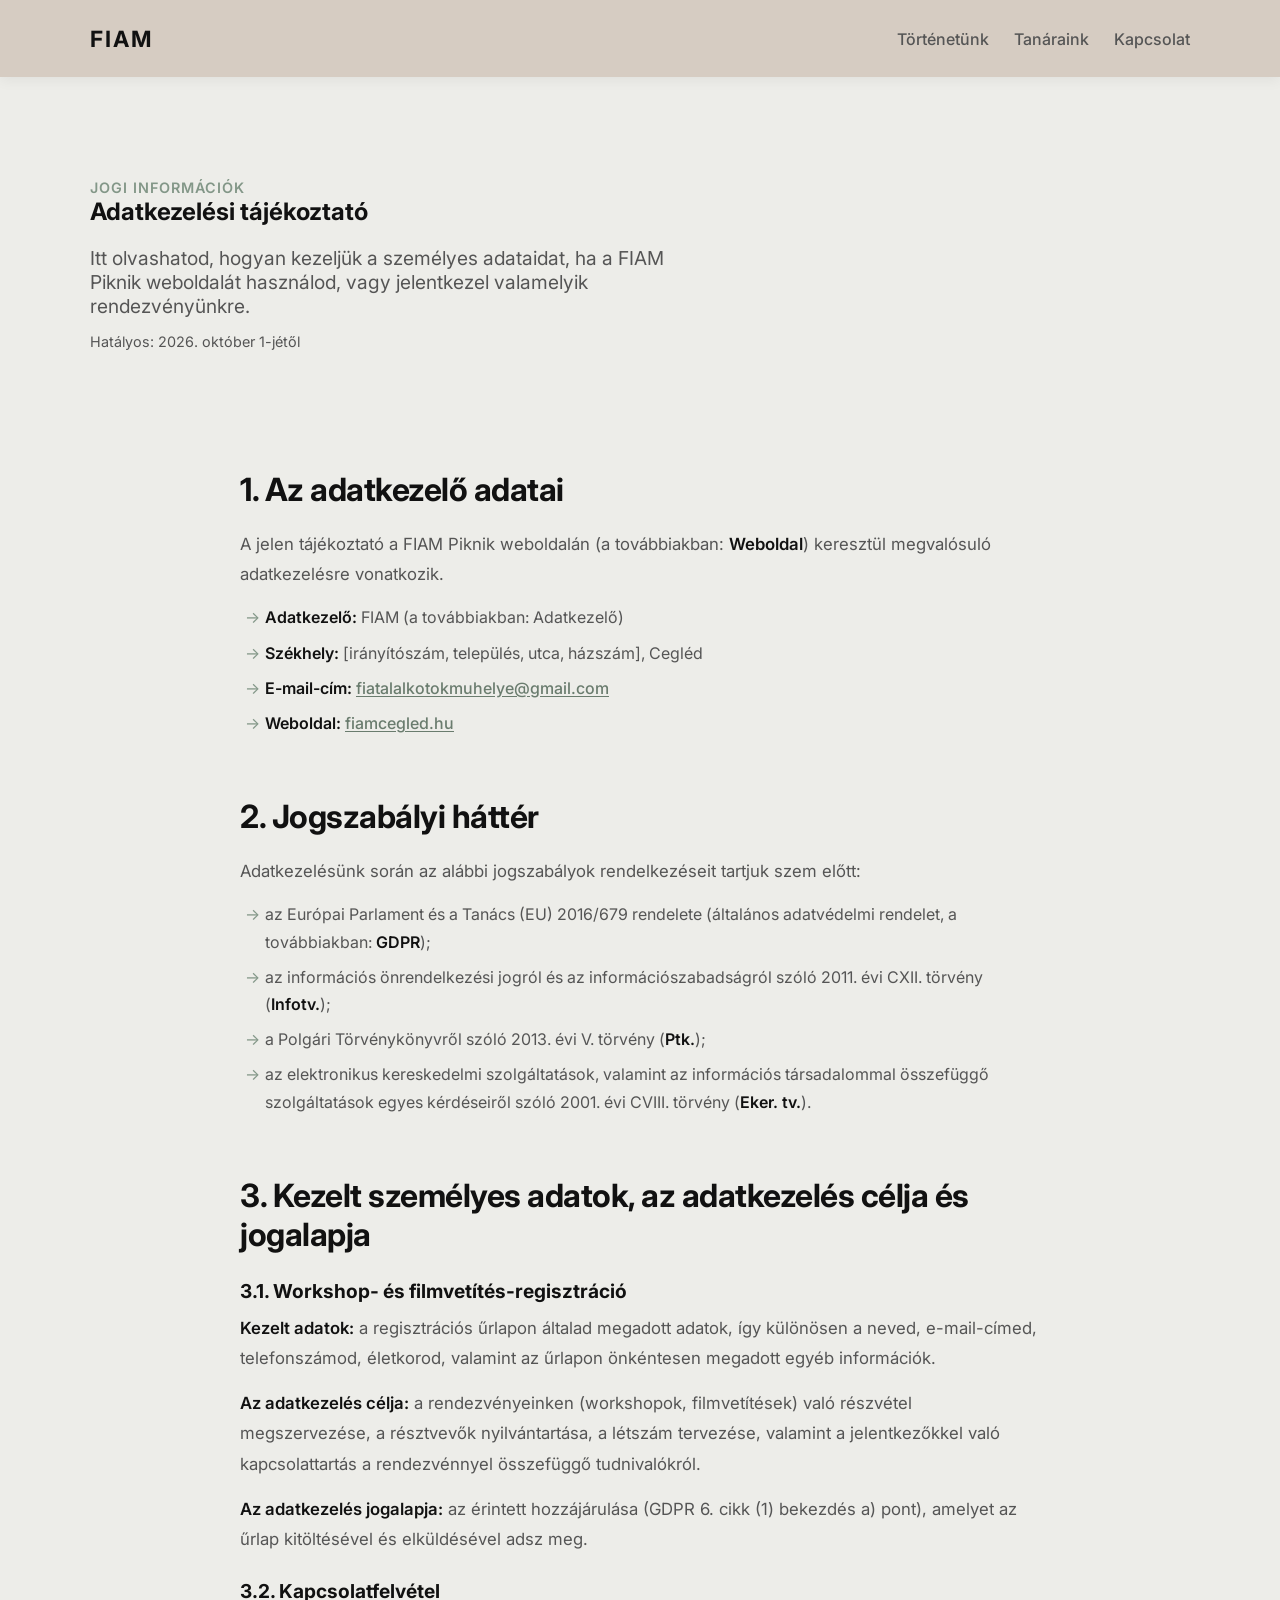
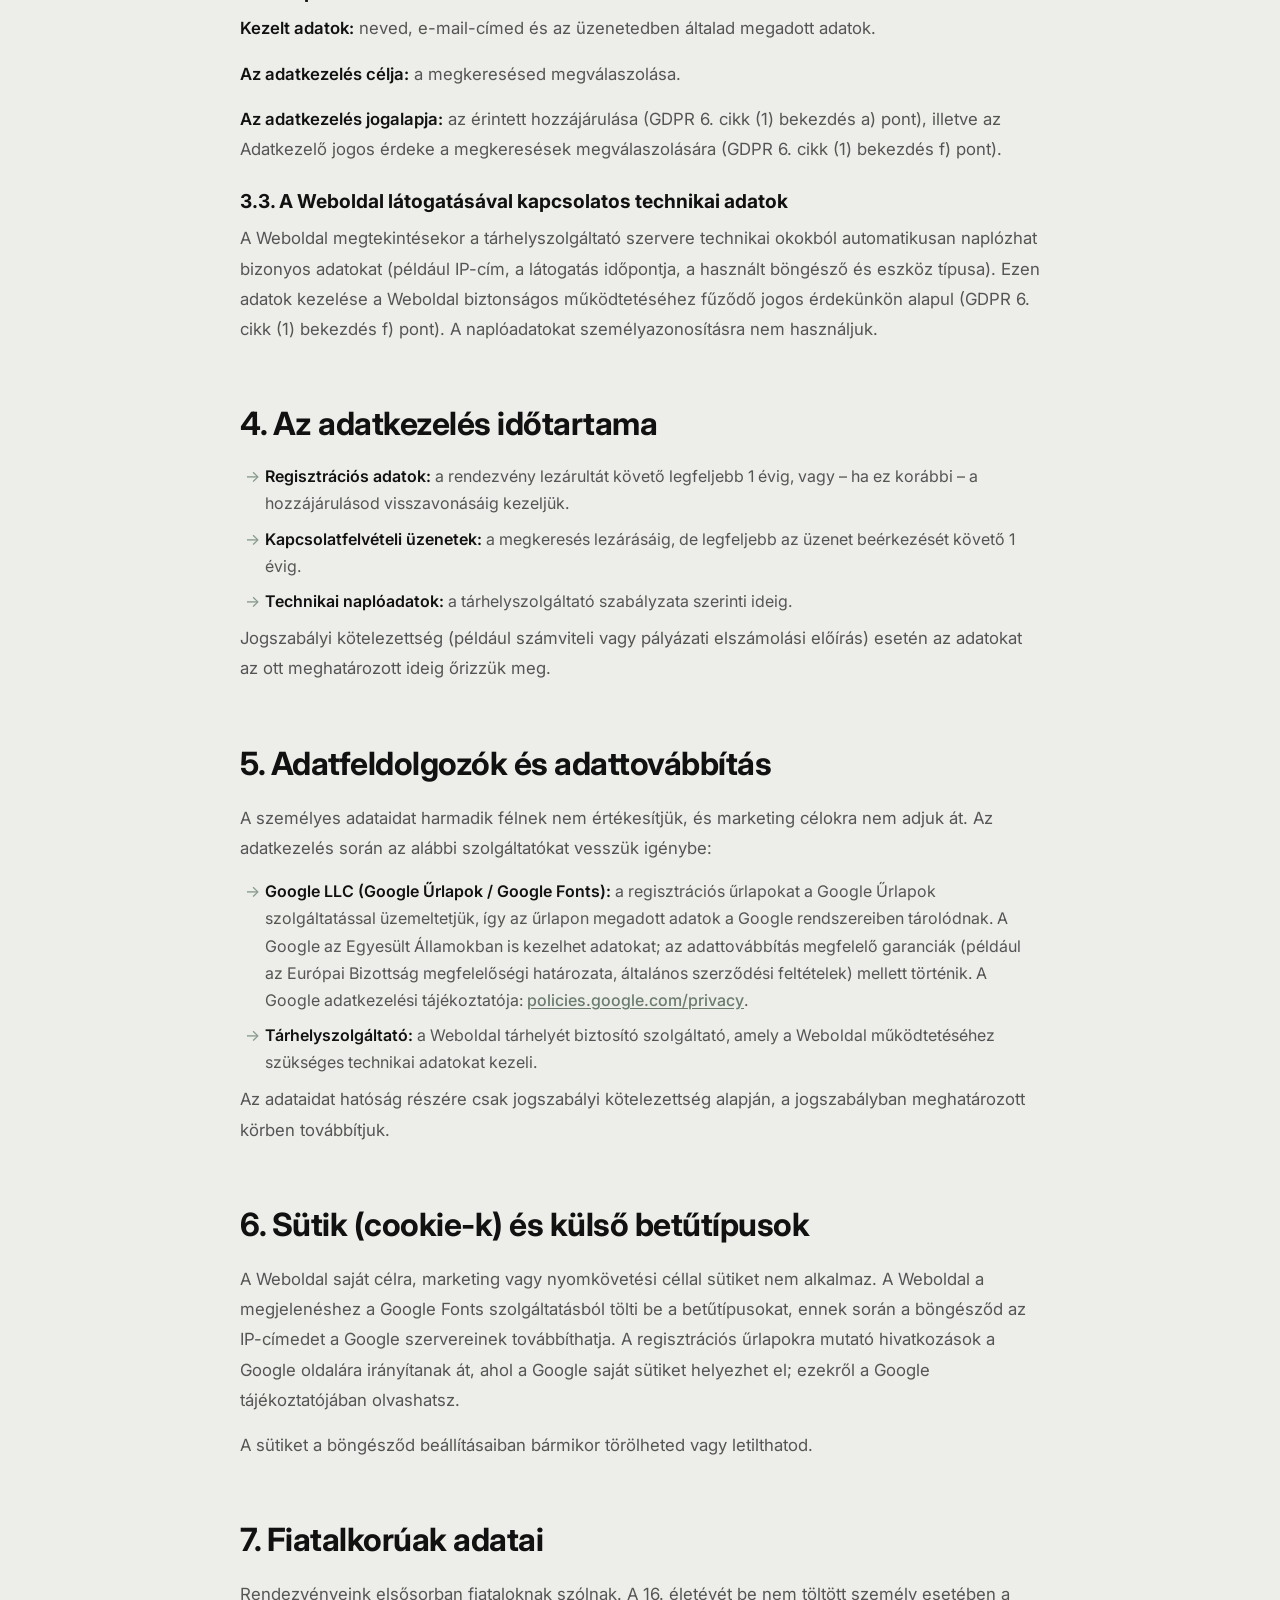
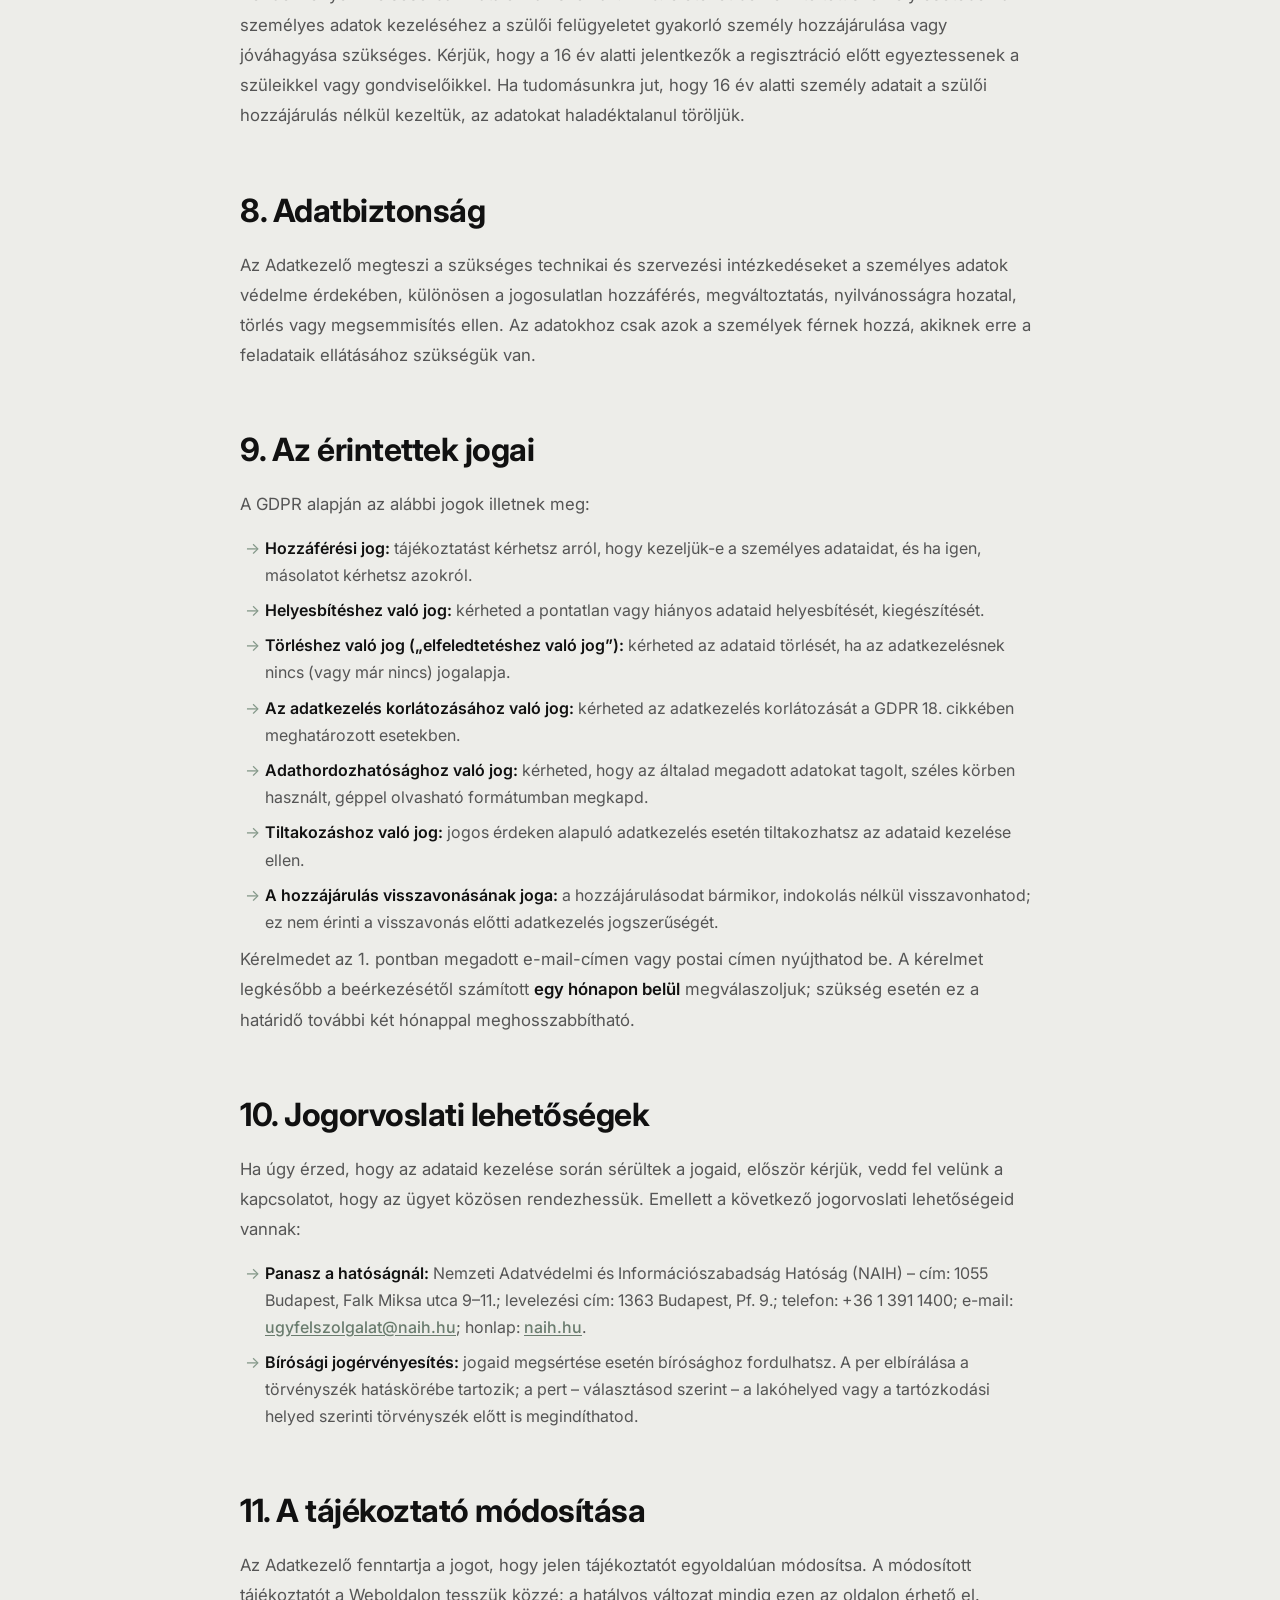
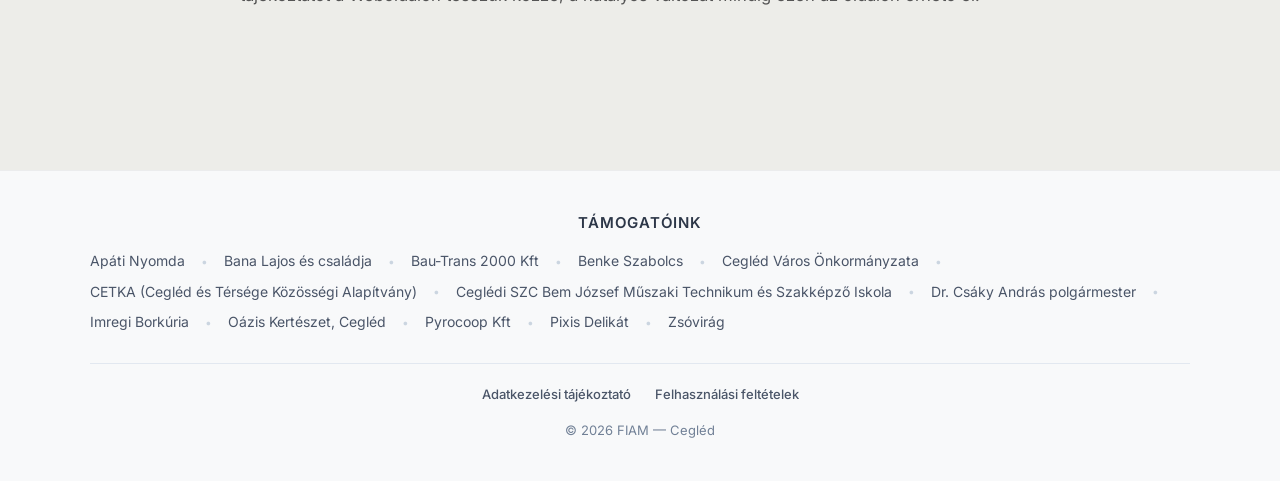
==== pages/adatvedelem.html @ 72957f95 "Final-beadando" ====
<!DOCTYPE html>
<html lang="hu">
<head>
  <meta charset="UTF-8">
  <meta name="viewport" content="width=device-width, initial-scale=1.0">
  <meta name="description" content="A FIAM Piknik weboldal adatkezelési tájékoztatója.">
  <title>Adatkezelési tájékoztató – FIAM Piknik</title>
  <link href="https://fonts.googleapis.com/css2?family=Inter:wght@300;400;500;600;700&display=swap" rel="stylesheet">
  <link rel="stylesheet" href="../styles/css/style.css">
</head>
<body>

<header>
  <div class="container nav">
    <a href="index.html" class="logo">FIAM</a>
    <nav class="menu" id="menu">
      <a href="tortenetunk.html">Történetünk</a>
      <a href="tanaraink.html">Tanáraink</a>
      <a href="kapcsolatok.html">Kapcsolat</a>
    </nav>
    <button class="hamburger" id="hamburger" aria-label="Menü megnyitása" aria-expanded="false">
      <span></span>
      <span></span>
      <span></span>
    </button>
  </div>
</header>

<main>
  <section class="story-hero">
    <div class="container">
      <span class="eyebrow">Jogi információk</span>
      <h1>Adatkezelési tájékoztató</h1>
      <p class="lead">Itt olvashatod, hogyan kezeljük a személyes adataidat, ha a FIAM Piknik weboldalát használod, vagy jelentkezel valamelyik rendezvényünkre.</p>
      <p class="legal-meta">Hatályos: 2026. október 1-jétől</p>
    </div>
  </section>

  <section class="story-content">
    <div class="container narrow">

      <div class="story-block">
        <h2>1. Az adatkezelő adatai</h2>
        <p>A jelen tájékoztató a FIAM Piknik weboldalán (a továbbiakban: <strong>Weboldal</strong>) keresztül megvalósuló adatkezelésre vonatkozik.</p>
        <ul class="story-list">
          <li><strong>Adatkezelő:</strong> FIAM (a továbbiakban: Adatkezelő)</li>
          <li><strong>Székhely:</strong> [irányítószám, település, utca, házszám], Cegléd</li>
          <li><strong>E-mail-cím:</strong> <a href="mailto:fiatalalkotokmuhelye@gmail.com">fiatalalkotokmuhelye@gmail.com</a></li>
          <li><strong>Weboldal:</strong> <a href="https://fiamcegled.hu">fiamcegled.hu</a></li>
        </ul>
      </div>

      <div class="story-block">
        <h2>2. Jogszabályi háttér</h2>
        <p>Adatkezelésünk során az alábbi jogszabályok rendelkezéseit tartjuk szem előtt:</p>
        <ul class="story-list">
          <li>az Európai Parlament és a Tanács (EU) 2016/679 rendelete (általános adatvédelmi rendelet, a továbbiakban: <strong>GDPR</strong>);</li>
          <li>az információs önrendelkezési jogról és az információszabadságról szóló 2011. évi CXII. törvény (<strong>Infotv.</strong>);</li>
          <li>a Polgári Törvénykönyvről szóló 2013. évi V. törvény (<strong>Ptk.</strong>);</li>
          <li>az elektronikus kereskedelmi szolgáltatások, valamint az információs társadalommal összefüggő szolgáltatások egyes kérdéseiről szóló 2001. évi CVIII. törvény (<strong>Eker. tv.</strong>).</li>
        </ul>
      </div>

      <div class="story-block">
        <h2>3. Kezelt személyes adatok, az adatkezelés célja és jogalapja</h2>

        <h3>3.1. Workshop- és filmvetítés-regisztráció</h3>
        <p><strong>Kezelt adatok:</strong> a regisztrációs űrlapon általad megadott adatok, így különösen a neved, e-mail-címed, telefonszámod, életkorod, valamint az űrlapon önkéntesen megadott egyéb információk.</p>
        <p><strong>Az adatkezelés célja:</strong> a rendezvényeinken (workshopok, filmvetítések) való részvétel megszervezése, a résztvevők nyilvántartása, a létszám tervezése, valamint a jelentkezőkkel való kapcsolattartás a rendezvénnyel összefüggő tudnivalókról.</p>
        <p><strong>Az adatkezelés jogalapja:</strong> az érintett hozzájárulása (GDPR 6. cikk (1) bekezdés a) pont), amelyet az űrlap kitöltésével és elküldésével adsz meg.</p>

        <h3>3.2. Kapcsolatfelvétel</h3>
        <p><strong>Kezelt adatok:</strong> neved, e-mail-címed és az üzenetedben általad megadott adatok.</p>
        <p><strong>Az adatkezelés célja:</strong> a megkeresésed megválaszolása.</p>
        <p><strong>Az adatkezelés jogalapja:</strong> az érintett hozzájárulása (GDPR 6. cikk (1) bekezdés a) pont), illetve az Adatkezelő jogos érdeke a megkeresések megválaszolására (GDPR 6. cikk (1) bekezdés f) pont).</p>

        <h3>3.3. A Weboldal látogatásával kapcsolatos technikai adatok</h3>
        <p>A Weboldal megtekintésekor a tárhelyszolgáltató szervere technikai okokból automatikusan naplózhat bizonyos adatokat (például IP-cím, a látogatás időpontja, a használt böngésző és eszköz típusa). Ezen adatok kezelése a Weboldal biztonságos működtetéséhez fűződő jogos érdekünkön alapul (GDPR 6. cikk (1) bekezdés f) pont). A naplóadatokat személyazonosításra nem használjuk.</p>
      </div>

      <div class="story-block">
        <h2>4. Az adatkezelés időtartama</h2>
        <ul class="story-list">
          <li><strong>Regisztrációs adatok:</strong> a rendezvény lezárultát követő legfeljebb 1 évig, vagy – ha ez korábbi – a hozzájárulásod visszavonásáig kezeljük.</li>
          <li><strong>Kapcsolatfelvételi üzenetek:</strong> a megkeresés lezárásáig, de legfeljebb az üzenet beérkezését követő 1 évig.</li>
          <li><strong>Technikai naplóadatok:</strong> a tárhelyszolgáltató szabályzata szerinti ideig.</li>
        </ul>
        <p>Jogszabályi kötelezettség (például számviteli vagy pályázati elszámolási előírás) esetén az adatokat az ott meghatározott ideig őrizzük meg.</p>
      </div>

      <div class="story-block">
        <h2>5. Adatfeldolgozók és adattovábbítás</h2>
        <p>A személyes adataidat harmadik félnek nem értékesítjük, és marketing célokra nem adjuk át. Az adatkezelés során az alábbi szolgáltatókat vesszük igénybe:</p>
        <ul class="story-list">
          <li><strong>Google LLC (Google Űrlapok / Google Fonts):</strong> a regisztrációs űrlapokat a Google Űrlapok szolgáltatással üzemeltetjük, így az űrlapon megadott adatok a Google rendszereiben tárolódnak. A Google az Egyesült Államokban is kezelhet adatokat; az adattovábbítás megfelelő garanciák (például az Európai Bizottság megfelelőségi határozata, általános szerződési feltételek) mellett történik. A Google adatkezelési tájékoztatója: <a href="https://policies.google.com/privacy" target="_blank" rel="noopener">policies.google.com/privacy</a>.</li>
          <li><strong>Tárhelyszolgáltató:</strong> a Weboldal tárhelyét biztosító szolgáltató, amely a Weboldal működtetéséhez szükséges technikai adatokat kezeli.</li>
        </ul>
        <p>Az adataidat hatóság részére csak jogszabályi kötelezettség alapján, a jogszabályban meghatározott körben továbbítjuk.</p>
      </div>

      <div class="story-block">
        <h2>6. Sütik (cookie-k) és külső betűtípusok</h2>
        <p>A Weboldal saját célra, marketing vagy nyomkövetési céllal sütiket nem alkalmaz. A Weboldal a megjelenéshez a Google Fonts szolgáltatásból tölti be a betűtípusokat, ennek során a böngésződ az IP-címedet a Google szervereinek továbbíthatja. A regisztrációs űrlapokra mutató hivatkozások a Google oldalára irányítanak át, ahol a Google saját sütiket helyezhet el; ezekről a Google tájékoztatójában olvashatsz.</p>
        <p>A sütiket a böngésződ beállításaiban bármikor törölheted vagy letilthatod.</p>
      </div>

      <div class="story-block">
        <h2>7. Fiatalkorúak adatai</h2>
        <p>Rendezvényeink elsősorban fiataloknak szólnak. A 16. életévét be nem töltött személy esetében a személyes adatok kezeléséhez a szülői felügyeletet gyakorló személy hozzájárulása vagy jóváhagyása szükséges. Kérjük, hogy a 16 év alatti jelentkezők a regisztráció előtt egyeztessenek a szüleikkel vagy gondviselőikkel. Ha tudomásunkra jut, hogy 16 év alatti személy adatait a szülői hozzájárulás nélkül kezeltük, az adatokat haladéktalanul töröljük.</p>
      </div>

      <div class="story-block">
        <h2>8. Adatbiztonság</h2>
        <p>Az Adatkezelő megteszi a szükséges technikai és szervezési intézkedéseket a személyes adatok védelme érdekében, különösen a jogosulatlan hozzáférés, megváltoztatás, nyilvánosságra hozatal, törlés vagy megsemmisítés ellen. Az adatokhoz csak azok a személyek férnek hozzá, akiknek erre a feladataik ellátásához szükségük van.</p>
      </div>

      <div class="story-block">
        <h2>9. Az érintettek jogai</h2>
        <p>A GDPR alapján az alábbi jogok illetnek meg:</p>
        <ul class="story-list">
          <li><strong>Hozzáférési jog:</strong> tájékoztatást kérhetsz arról, hogy kezeljük-e a személyes adataidat, és ha igen, másolatot kérhetsz azokról.</li>
          <li><strong>Helyesbítéshez való jog:</strong> kérheted a pontatlan vagy hiányos adataid helyesbítését, kiegészítését.</li>
          <li><strong>Törléshez való jog („elfeledtetéshez való jog”):</strong> kérheted az adataid törlését, ha az adatkezelésnek nincs (vagy már nincs) jogalapja.</li>
          <li><strong>Az adatkezelés korlátozásához való jog:</strong> kérheted az adatkezelés korlátozását a GDPR 18. cikkében meghatározott esetekben.</li>
          <li><strong>Adathordozhatósághoz való jog:</strong> kérheted, hogy az általad megadott adatokat tagolt, széles körben használt, géppel olvasható formátumban megkapd.</li>
          <li><strong>Tiltakozáshoz való jog:</strong> jogos érdeken alapuló adatkezelés esetén tiltakozhatsz az adataid kezelése ellen.</li>
          <li><strong>A hozzájárulás visszavonásának joga:</strong> a hozzájárulásodat bármikor, indokolás nélkül visszavonhatod; ez nem érinti a visszavonás előtti adatkezelés jogszerűségét.</li>
        </ul>
        <p>Kérelmedet az 1. pontban megadott e-mail-címen vagy postai címen nyújthatod be. A kérelmet legkésőbb a beérkezésétől számított <strong>egy hónapon belül</strong> megválaszoljuk; szükség esetén ez a határidő további két hónappal meghosszabbítható.</p>
      </div>

      <div class="story-block">
        <h2>10. Jogorvoslati lehetőségek</h2>
        <p>Ha úgy érzed, hogy az adataid kezelése során sérültek a jogaid, először kérjük, vedd fel velünk a kapcsolatot, hogy az ügyet közösen rendezhessük. Emellett a következő jogorvoslati lehetőségeid vannak:</p>
        <ul class="story-list">
          <li><strong>Panasz a hatóságnál:</strong> Nemzeti Adatvédelmi és Információszabadság Hatóság (NAIH) – cím: 1055 Budapest, Falk Miksa utca 9–11.; levelezési cím: 1363 Budapest, Pf. 9.; telefon: +36 1 391 1400; e-mail: <a href="mailto:ugyfelszolgalat@naih.hu">ugyfelszolgalat@naih.hu</a>; honlap: <a href="https://naih.hu" target="_blank" rel="noopener">naih.hu</a>.</li>
          <li><strong>Bírósági jogérvényesítés:</strong> jogaid megsértése esetén bírósághoz fordulhatsz. A per elbírálása a törvényszék hatáskörébe tartozik; a pert – választásod szerint – a lakóhelyed vagy a tartózkodási helyed szerinti törvényszék előtt is megindíthatod.</li>
        </ul>
      </div>

      <div class="story-block">
        <h2>11. A tájékoztató módosítása</h2>
        <p>Az Adatkezelő fenntartja a jogot, hogy jelen tájékoztatót egyoldalúan módosítsa. A módosított tájékoztatót a Weboldalon tesszük közzé; a hatályos változat mindig ezen az oldalon érhető el.</p>
      </div>

    </div>
  </section>
</main>

<footer class="site-footer">
  <div class="container footer-content">

    <div class="footer-sponsors">
      <h3>Támogatóink</h3>
      <ul class="sponsor-list">
        <li>Apáti Nyomda</li>
        <li>Bana Lajos és családja</li>
        <li>Bau-Trans 2000 Kft</li>
        <li>Benke Szabolcs</li>
        <li>Cegléd Város Önkormányzata</li>
        <li>CETKA (Cegléd és Térsége Közösségi Alapítvány)</li>
        <li>Ceglédi SZC Bem József Műszaki Technikum és Szakképző Iskola</li>
        <li>Dr. Csáky András polgármester</li>
        <li>Imregi Borkúria</li>
        <li>Oázis Kertészet, Cegléd</li>
        <li>Pyrocoop Kft</li>
        <li>Pixis Delikát</li>
        <li>Zsóvirág</li>
      </ul>
    </div>

    <hr class="footer-divider">

    <div class="footer-bottom">
      <nav class="footer-links" aria-label="Jogi információk">
        <a href="adatvedelem.html">Adatkezelési tájékoztató</a>
        <a href="felhasznalasi-feltetelek.html">Felhasználási feltételek</a>
      </nav>
      <p class="copyright">&copy; 2026 FIAM &mdash; Cegléd</p>
    </div>
  </div>
</footer>

<script src="../script/script.js"></script>
</body>
</html>
---- styles/css/style.css ----
:root {
  --bg-color: #edede9;
  --nav-bg: #d6ccc2;
  --text-main: #111;
  --text-muted: #555;
  --accent: #839788;
  --accent-hover: #6a7c6e;
  --border-color: #ccc;
  --white: #ffffff;
}

* {
  margin: 0;
  padding: 0;
  box-sizing: border-box;
}

body {
  font-family: 'Inter', sans-serif;
  background: var(--bg-color);
  color: var(--text-main);
  -webkit-font-smoothing: antialiased;
}

.container {
  width: 90%;
  max-width: 1100px;
  margin: auto;
}

header {
  background: var(--nav-bg);
  padding: 25px 0;
  position: sticky;
  top: 0;
  z-index: 10;
  box-shadow: 0 4px 12px rgba(0, 0, 0, 0.05);
}

.nav {
  display: flex;
  justify-content: space-between;
  align-items: center;
}

.logo {
  font-weight: 700;
  font-size: 1.4rem;
  text-decoration: none;
  color: var(--text-main);
  letter-spacing: 2px;
  transition: opacity 0.3s ease;
}

.logo:hover {
  opacity: 0.7;
}

.menu {
  display: flex;
  gap: 25px;
}

.menu a {
  text-decoration: none;
  color: var(--text-muted);
  font-weight: 500;
  transition: color 0.3s ease;
}

.menu a:hover,
.menu a.active-link {
  color: var(--accent);
}

.hamburger {
  display: none;
  flex-direction: column;
  gap: 5px;
  background: none;
  border: none;
  cursor: pointer;
  padding: 5px;
}

.hamburger span {
  width: 25px;
  height: 2px;
  background: var(--text-main);
  transition: all 0.3s ease;
}

.hero {
  padding: 120px 0;
}

.hero h1 {
  font-size: clamp(3rem, 8vw, 6rem);
  line-height: 1.1;
  letter-spacing: -2px;
}

.hero p {
  margin-top: 20px;
  color: var(--text-muted);
  font-size: 1.1rem;
  line-height: 1.6;
}

.buttons {
  margin-top: 35px;
  display: flex;
  gap: 15px;
  flex-wrap: wrap;
}

.btn {
  padding: 14px 24px;
  border-radius: 10px;
  text-decoration: none;
  font-weight: 600;
  transition: all 0.3s ease;
  display: inline-block;
}

.btn-dark {
  background: var(--accent);
  color: var(--white);
}

.btn-dark:hover {
  background: var(--accent-hover);
  transform: translateY(-2px);
  box-shadow: 0 4px 12px rgba(131, 151, 136, 0.4);
}

.btn-light {
  border: 1px solid var(--border-color);
  color: var(--text-main);
  background: transparent;
}

.btn-light:hover {
  background: var(--text-main);
  color: var(--white);
  border-color: var(--text-main);
  transform: translateY(-2px);
  box-shadow: 0 4px 12px rgba(17, 17, 17, 0.2);
}

.poster img {
  width: 100%;
  border-radius: 20px;
  margin-bottom: 100px;
  box-shadow: 0 10px 30px rgba(0, 0, 0, 0.1);
  object-fit: cover;
}

.story-hero {
  padding: 100px 0 60px;
}

.eyebrow {
  color: var(--accent);
  font-weight: 600;
  text-transform: uppercase;
  letter-spacing: 1px;
  font-size: 0.9rem;
}

.lead {
  margin-top: 20px;
  color: var(--text-muted);
  max-width: 600px;
  font-size: 1.2rem;
}

.story-content {
  padding: 60px 0 100px;
}

.narrow {
  max-width: 800px;
}

.story-block {
  margin-bottom: 60px;
}

.story-block h2 {
  margin-bottom: 20px;
  font-size: 2rem;
  letter-spacing: -0.5px;
}

.story-block p {
  color: var(--text-muted);
  line-height: 1.8;
  margin-bottom: 15px;
  font-size: 1.05rem;
}

.story-list {
  list-style-type: none;
  padding-left: 15px;
  margin-top: 10px;
}

.story-list li {
  position: relative;
  margin-bottom: 8px;
  color: var(--text-muted);
}

.story-list li::before {
  content: "→";
  position: absolute;
  left: -20px;
  color: var(--accent);
}

footer {
  padding: 40px;
  text-align: center;
  color: var(--text-muted);
  font-size: 0.9rem;
  border-top: 1px solid rgba(0, 0, 0, 0.05);
}

@media (max-width: 700px) {
  .menu {
    position: absolute;
    top: 80px;
    right: 5%;
    background: var(--nav-bg);
    flex-direction: column;
    padding: 20px;
    border-radius: 15px;
    box-shadow: 0 10px 20px rgba(0,0,0,0.1);
    
    opacity: 0;
    visibility: hidden;
    transform: translateY(-10px);
    transition: all 0.3s ease;
  }

  .menu.active {
    opacity: 1;
    visibility: visible;
    transform: translateY(0);
  }

  .hamburger {
    display: flex;
  }

  .hamburger.active span:nth-child(1) {
    transform: translateY(7px) rotate(45deg);
  }
  .hamburger.active span:nth-child(2) {
    opacity: 0;
  }
  .hamburger.active span:nth-child(3) {
    transform: translateY(-7px) rotate(-45deg);
  }
}

.contact-grid {
  display: grid;
  grid-template-columns: 1fr 1fr;
  gap: 40px;
  margin-top: 40px;
}

.contact-card {
  background: var(--white);
  padding: 35px;
  border-radius: 15px;
  box-shadow: 0 4px 20px rgba(0, 0, 0, 0.04);
  margin-bottom: 30px;
}

.contact-card h3 {
  font-size: 1.4rem;
  margin-bottom: 20px;
  color: var(--text-main);
  border-bottom: 2px solid var(--bg-color);
  padding-bottom: 10px;
}

.contact-card p {
  color: var(--text-muted);
  line-height: 1.6;
  margin-bottom: 10px;
  font-size: 1.05rem;
}

.contact-card a {
  color: var(--accent);
  text-decoration: none;
  font-weight: 500;
  transition: color 0.3s ease;
}

.contact-card a:hover {
  color: var(--accent-hover);
}

.social-links {
  display: flex;
  gap: 15px;
  margin-top: 25px;
}

.social-links a.social-icon {
  display: flex;
  align-items: center;
  justify-content: center;
  width: 50px;
  height: 50px;
  background: var(--nav-bg);
  border-radius: 50%;
  color: var(--text-main);
  transition: all 0.3s ease;
}

.social-links a.social-icon:hover {
  background: var(--accent);
  color: var(--white);
  transform: translateY(-3px);
  box-shadow: 0 5px 15px rgba(131, 151, 136, 0.4);
}

.social-links svg {
  width: 22px;
  height: 22px;
}

.team-list {
  list-style: none;
  padding: 0;
}

.team-list li {
  margin-bottom: 20px;
  padding-bottom: 20px;
  border-bottom: 1px solid var(--bg-color);
}

.team-list li:last-child {
  border-bottom: none;
  margin-bottom: 0;
  padding-bottom: 0;
}

.team-role {
  font-size: 0.85rem;
  color: var(--accent);
  text-transform: uppercase;
  letter-spacing: 1px;
  font-weight: 700;
  margin-bottom: 5px;
  display: block;
}

.team-name {
  font-weight: 600;
  font-size: 1.2rem;
  color: var(--text-main);
  margin-bottom: 3px;
}

.team-desc {
  font-size: 0.95rem;
  color: var(--text-muted);
}

@media (max-width: 850px) {
  .contact-grid {
    grid-template-columns: 1fr;
    gap: 20px;
  }
}

.page-hero {
  padding: 100px 0 60px;
}

.page-hero h1 {
  font-size: clamp(3rem, 6vw, 4.5rem);
  letter-spacing: -2px;
}

.section-title {
  font-size: 2rem;
  margin-bottom: 30px;
}

.teachers {
  padding-bottom: 80px;
}

.teacher-card {
  background: #d6ccc2;
  padding: 30px;
  border-radius: 20px;
  margin-bottom: 20px;
}

.teacher-card h2 {
  margin-bottom: 5px;
}

.role {
  color: #839788;
  font-weight: 600;
  margin-bottom: 15px;
  font-size: 0.9rem;
}

.teacher-card p {
  color: #333;
  line-height: 1.7;
}

@media (max-width: 700px) {
  .teacher-card {
    padding: 20px;
  }
}

.site-footer {
  background-color: #f8f9fa; 
  color: #4a4a4a;
  padding: 40px 20px;
  font-size: 14px;
  line-height: 1.6;
}

.footer-sponsors h3 {
  font-size: 15px;
  font-weight: 600;
  text-transform: uppercase;
  letter-spacing: 0.05em;
  color: #2d3748;
  margin-bottom: 15px;
  margin-top: 0;
}

.sponsor-list {
  list-style: none;
  padding: 0;
  margin: 0;
  display: flex;
  flex-wrap: wrap; 
  gap: 8px 16px; 
}

.sponsor-list li {
  display: inline-flex;
  align-items: center;
  color: #4a5568;
}

.sponsor-list li:not(:last-child)::after {
  content: "•";
  margin-left: 16px;
  color: #cbd5e0;
  font-size: 12px;
}

.footer-divider {
  border: 0;
  border-top: 1px solid #e2e8f0;
  margin: 30px 0 20px 0;
}

.footer-bottom .copyright {
  margin: 0;
  font-size: 13px;
  color: #718096;
  text-align: center;
}

/* ===== Footer jogi linkek ===== */
.footer-links {
  display: flex;
  justify-content: center;
  flex-wrap: wrap;
  gap: 8px 24px;
  margin-bottom: 15px;
}

.footer-links a {
  color: #4a5568;
  text-decoration: none;
  font-size: 13px;
  font-weight: 500;
  transition: color 0.3s ease;
}

.footer-links a:hover,
.footer-links a:focus-visible {
  color: var(--accent-hover);
  text-decoration: underline;
}

/* ===== Jogi oldalak (adatvédelem, felhasználási feltételek) ===== */
.legal-meta {
  margin-top: 15px;
  color: var(--text-muted);
  font-size: 0.9rem;
}

.story-block h3 {
  margin: 25px 0 10px;
  font-size: 1.2rem;
  color: var(--text-main);
}

.story-block p strong,
.story-list li strong {
  color: var(--text-main);
  font-weight: 600;
}

.story-block a {
  color: var(--accent-hover);
  font-weight: 500;
  text-decoration: underline;
  text-underline-offset: 2px;
  transition: color 0.3s ease;
}

.story-block a:hover {
  color: var(--text-main);
}

.story-list {
  padding-left: 25px;
}

.story-list li {
  line-height: 1.7;
}

@media (max-width: 700px) {
  .story-hero {
    padding: 60px 0 30px;
  }

  .story-block h2 {
    font-size: 1.5rem;
  }
}
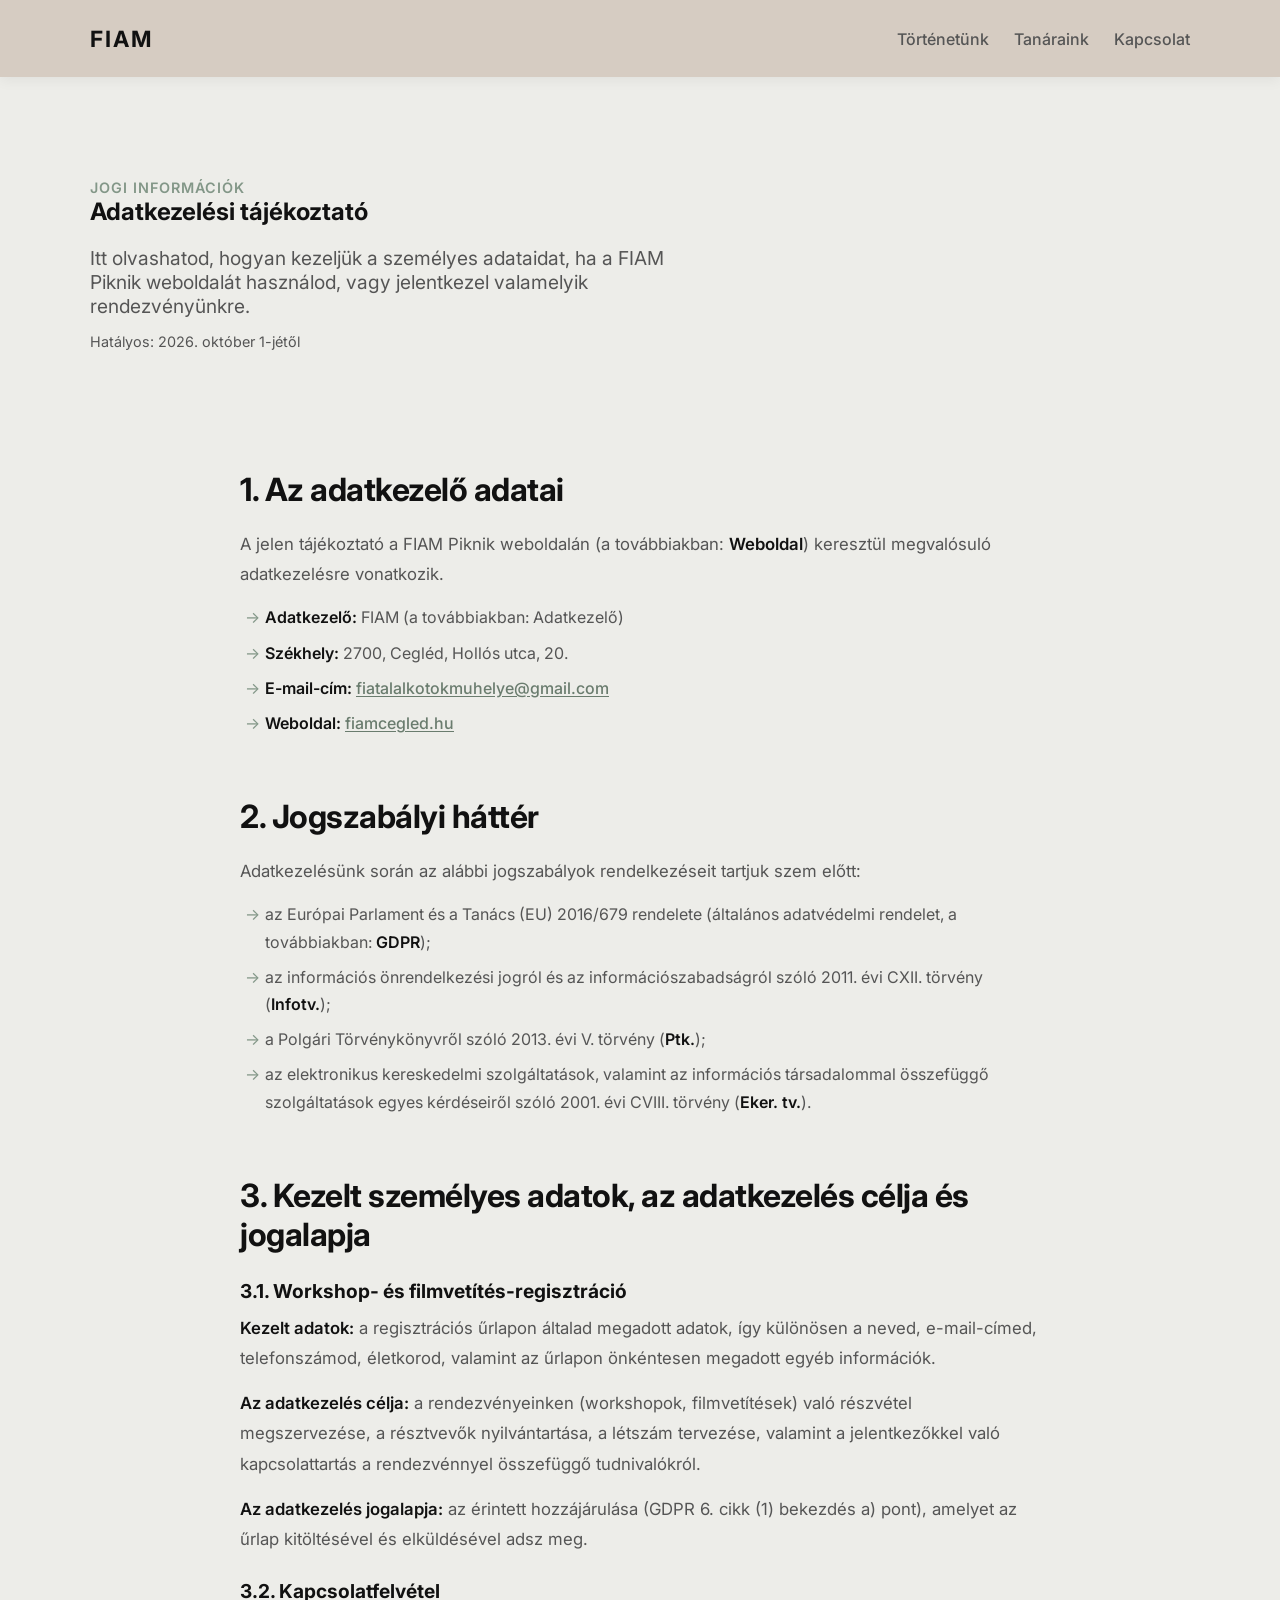
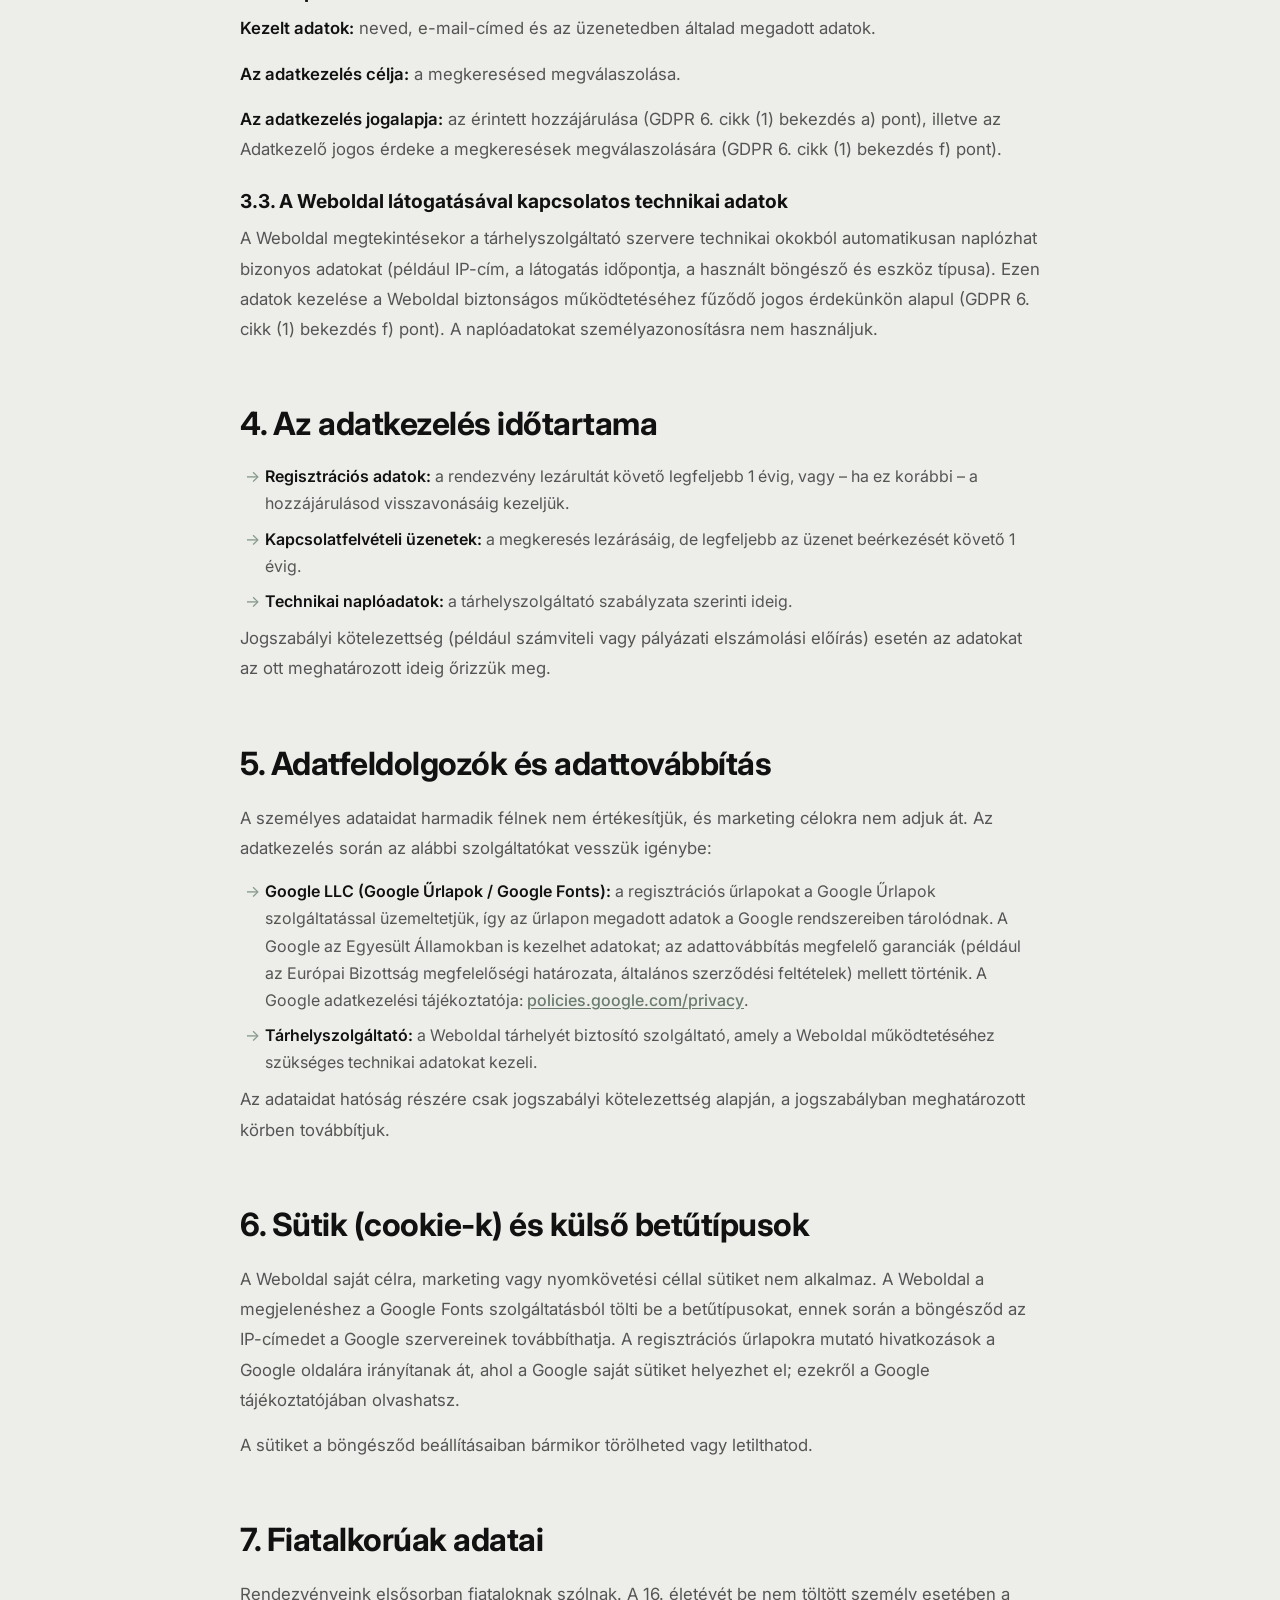
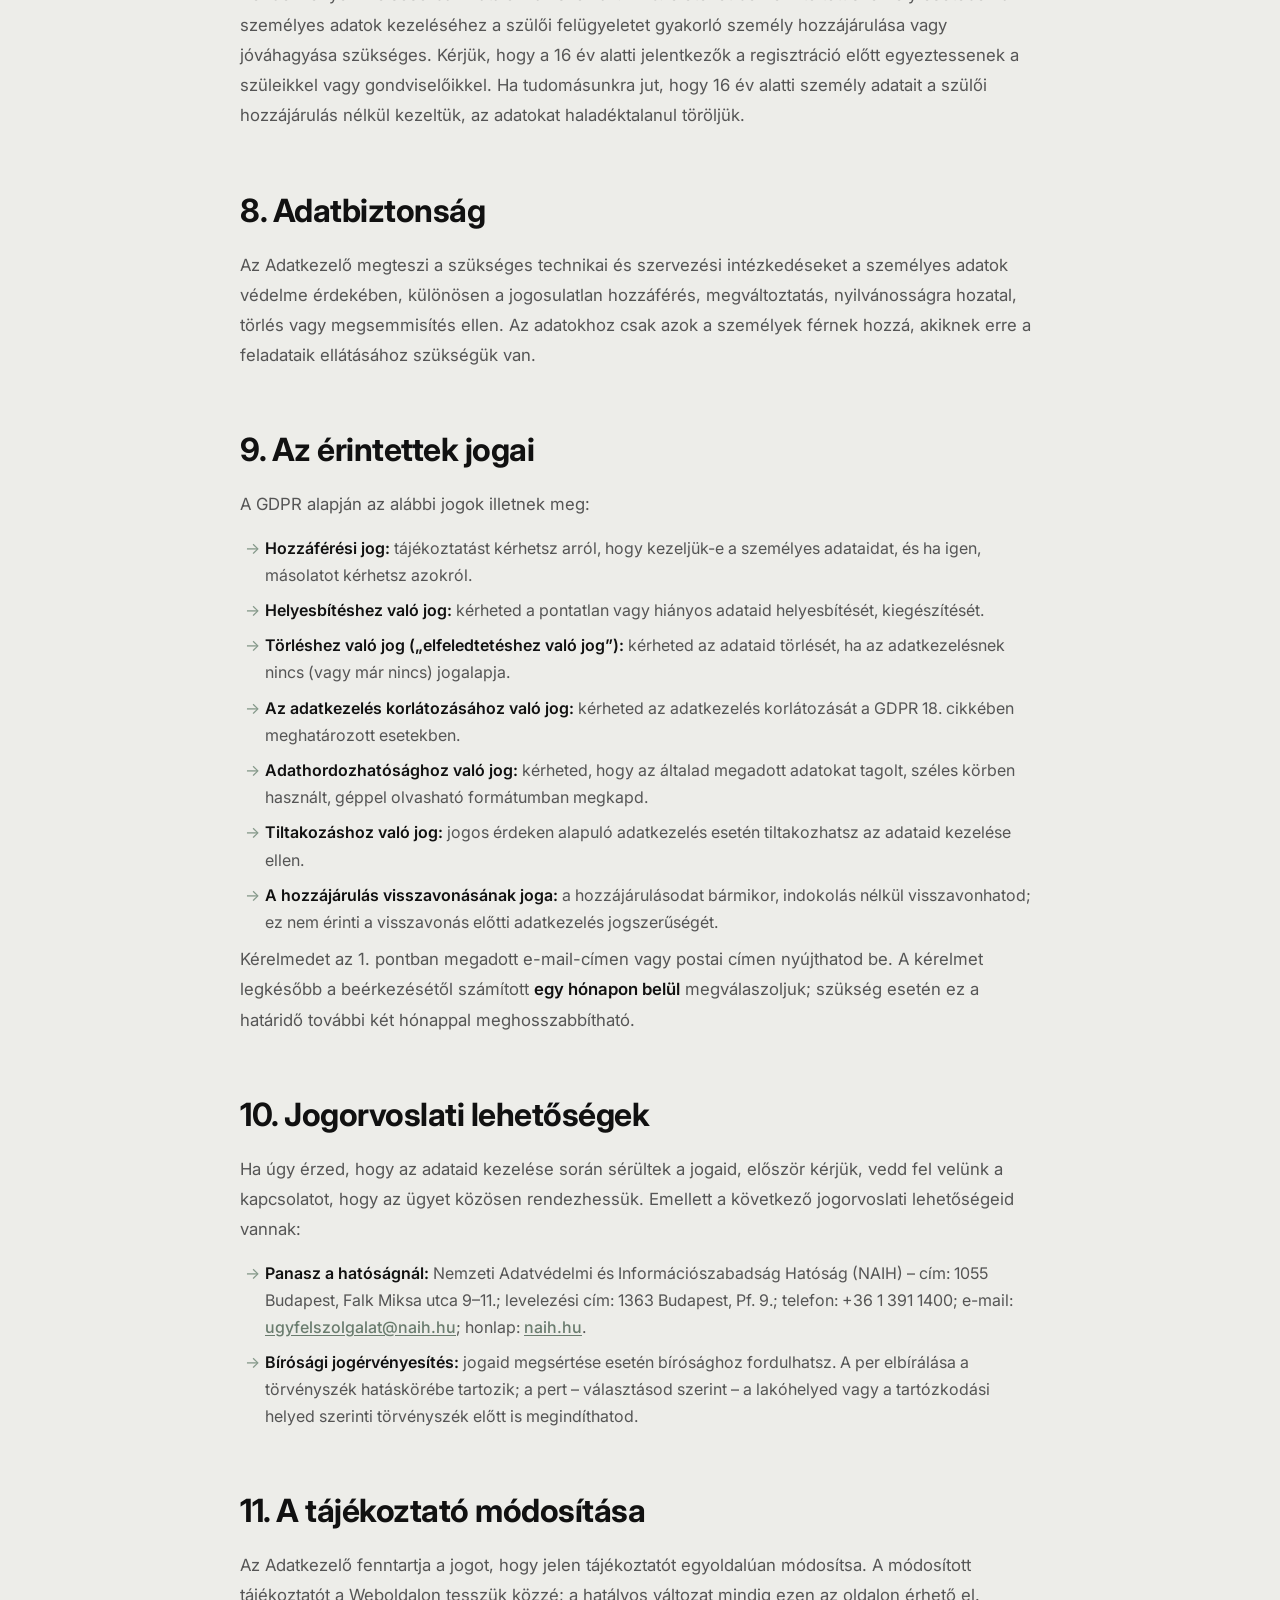
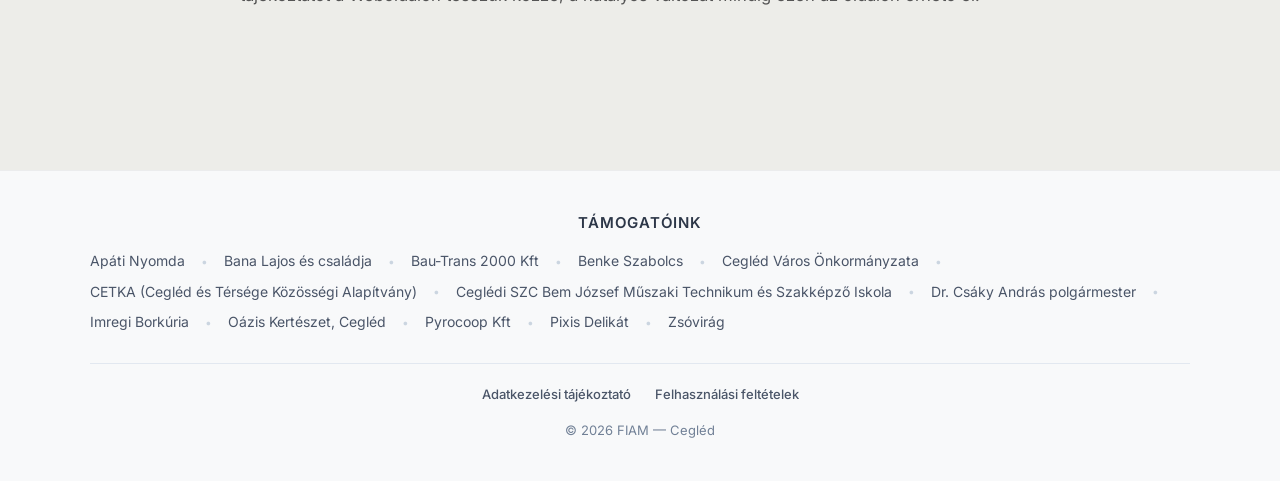
==== commit 56f50a93: "Update address details in adatvedelem.html" ====
--- a/pages/adatvedelem.html
+++ b/pages/adatvedelem.html
@@ -44,7 +44,7 @@
         <p>A jelen tájékoztató a FIAM Piknik weboldalán (a továbbiakban: <strong>Weboldal</strong>) keresztül megvalósuló adatkezelésre vonatkozik.</p>
         <ul class="story-list">
           <li><strong>Adatkezelő:</strong> FIAM (a továbbiakban: Adatkezelő)</li>
-          <li><strong>Székhely:</strong> [irányítószám, település, utca, házszám], Cegléd</li>
+          <li><strong>Székhely:</strong> 2700, Cegléd, Hollós utca, 20.</li>
           <li><strong>E-mail-cím:</strong> <a href="mailto:fiatalalkotokmuhelye@gmail.com">fiatalalkotokmuhelye@gmail.com</a></li>
           <li><strong>Weboldal:</strong> <a href="https://fiamcegled.hu">fiamcegled.hu</a></li>
         </ul>
